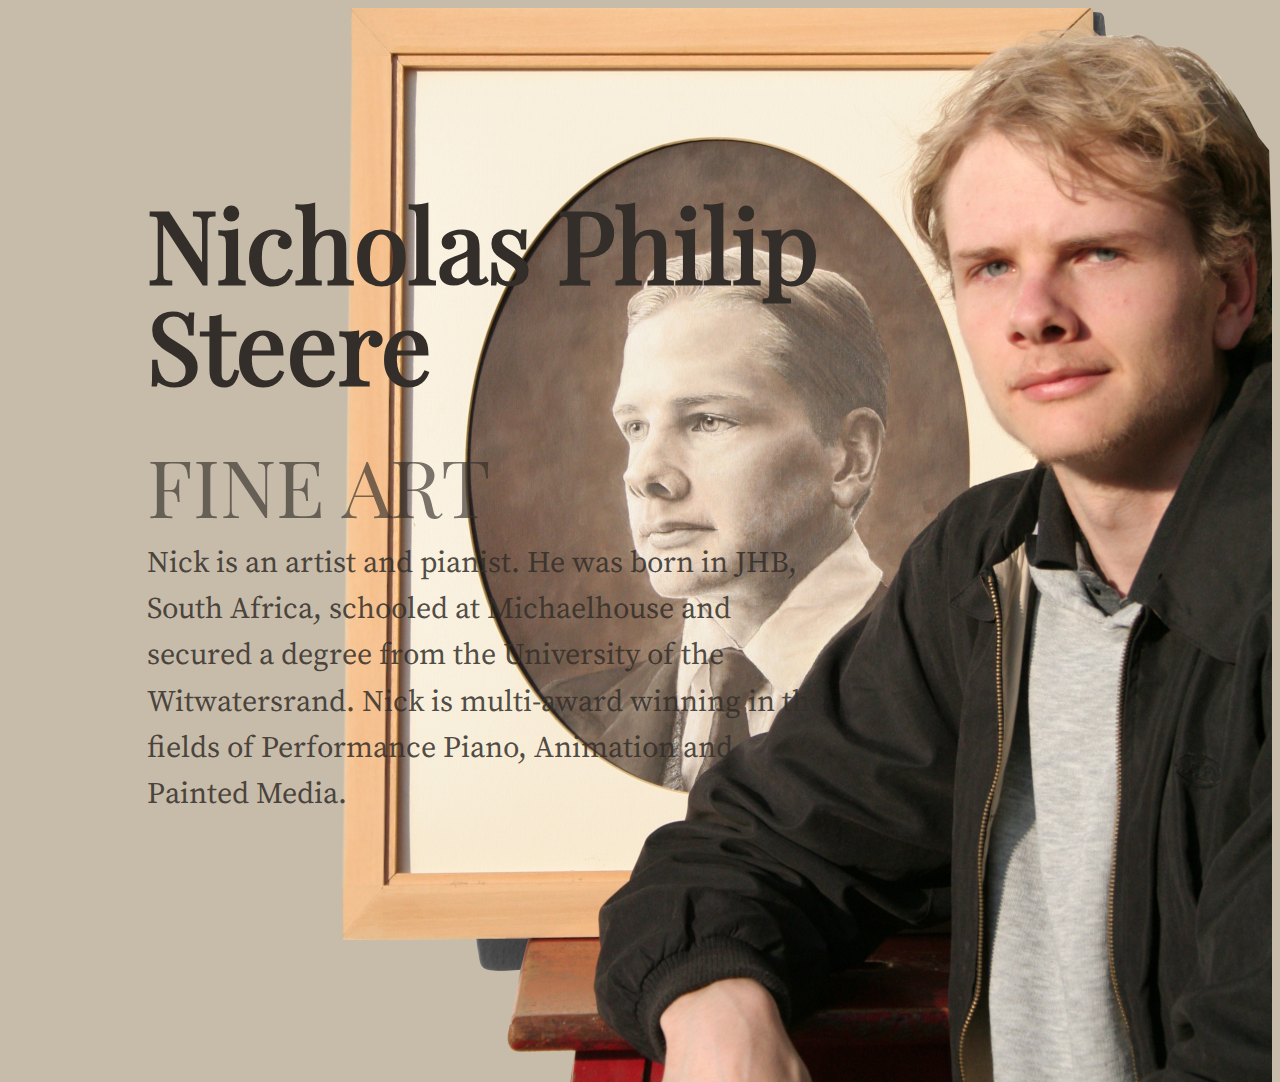
==== index.html @ f48d925d "Initial commit of Nicks Portfolio website from Figma design" ====
<!DOCTYPE html>
<html>
    <head>
        <title>Nicholas Steere</title>
        <link rel="stylesheet" href="./index.css" />
    </head>
    <body>
        <h1 class="hero-title">Nicholas Philip Steere</h1>
        <h2 class="hero-subtitle">Fine Art</h2>
        <p class="hero-copy">
            Nick is an artist and pianist.  He was born in JHB, South
            Africa, schooled at Michaelhouse and secured a degree from
            the University of the Witwatersrand.  Nick is multi-award
            winning in the fields of Performance Piano, Animation and
            Painted Media.
        </p>
        <img class="hero-image" src="img/Self-Portrait.png" alt="Nick is depicted, standing in front of his self portrait." />
    </body>
</html>
---- index.css ----
/* source-serif-pro-regular - latin */
@font-face {
    font-family: 'Source Serif Pro';
    font-style: normal;
    font-weight: 400;
    src: url('../fonts/source-serif-pro-v10-latin-regular.eot'); /* IE9 Compat Modes */
    src: local(''),
         url('../fonts/source-serif-pro-v10-latin-regular.eot?#iefix') format('embedded-opentype'), /* IE6-IE8 */
         url('../fonts/source-serif-pro-v10-latin-regular.woff2') format('woff2'), /* Super Modern Browsers */
         url('../fonts/source-serif-pro-v10-latin-regular.woff') format('woff'), /* Modern Browsers */
         url('../fonts/source-serif-pro-v10-latin-regular.ttf') format('truetype'), /* Safari, Android, iOS */
         url('../fonts/source-serif-pro-v10-latin-regular.svg#SourceSerifPro') format('svg'); /* Legacy iOS */
}

/* playfair-display-regular - latin */
@font-face {
    font-family: 'Playfair Display';
    font-style: normal;
    font-weight: 400;
    src: url('../fonts/playfair-display-v21-latin-regular.eot'); /* IE9 Compat Modes */
    src: local(''),
         url('../fonts/playfair-display-v21-latin-regular.eot?#iefix') format('embedded-opentype'), /* IE6-IE8 */
         url('../fonts/playfair-display-v21-latin-regular.woff2') format('woff2'), /* Super Modern Browsers */
         url('../fonts/playfair-display-v21-latin-regular.woff') format('woff'), /* Modern Browsers */
         url('../fonts/playfair-display-v21-latin-regular.ttf') format('truetype'), /* Safari, Android, iOS */
         url('../fonts/playfair-display-v21-latin-regular.svg#PlayfairDisplay') format('svg'); /* Legacy iOS */
}

body {
    background: #C7BBA9;
}

.hero-image {
    width: 931px;
    height: 1074px;
    top: 0px;
    float: right;
}

h1.hero-title {
    position: absolute;
    width: 725px;
    height: 204px;
    left: 147px;
    top: 125px;

    font-family: Playfair Display;
    font-style: normal;
    font-weight: bold;
    font-size: 100px;
    line-height: 101px;

    color: #332E29;
}

h2.hero-subtitle {
    position: absolute;
    width: 360px;
    height: 81px;
    left: 147px;
    top: 379px;

    font-family: Playfair Display;
    font-style: normal;
    font-weight: normal;
    font-size: 80px;
    line-height: 101.3%;

    /* identical to box height, or 81px */
    text-transform: uppercase;

    color: rgba(51, 46, 41, 0.65);
}

p.hero-copy {
    position: absolute;
    width: 694px;
    height: 276px;
    left: 147px;
    top: 510px;

    font-family: Source Serif Pro;
    font-style: normal;
    font-weight: normal;
    font-size: 30px;
    line-height: 154.3%;

    /* or 46px */

    color: rgba(51, 46, 41, 0.85);
}
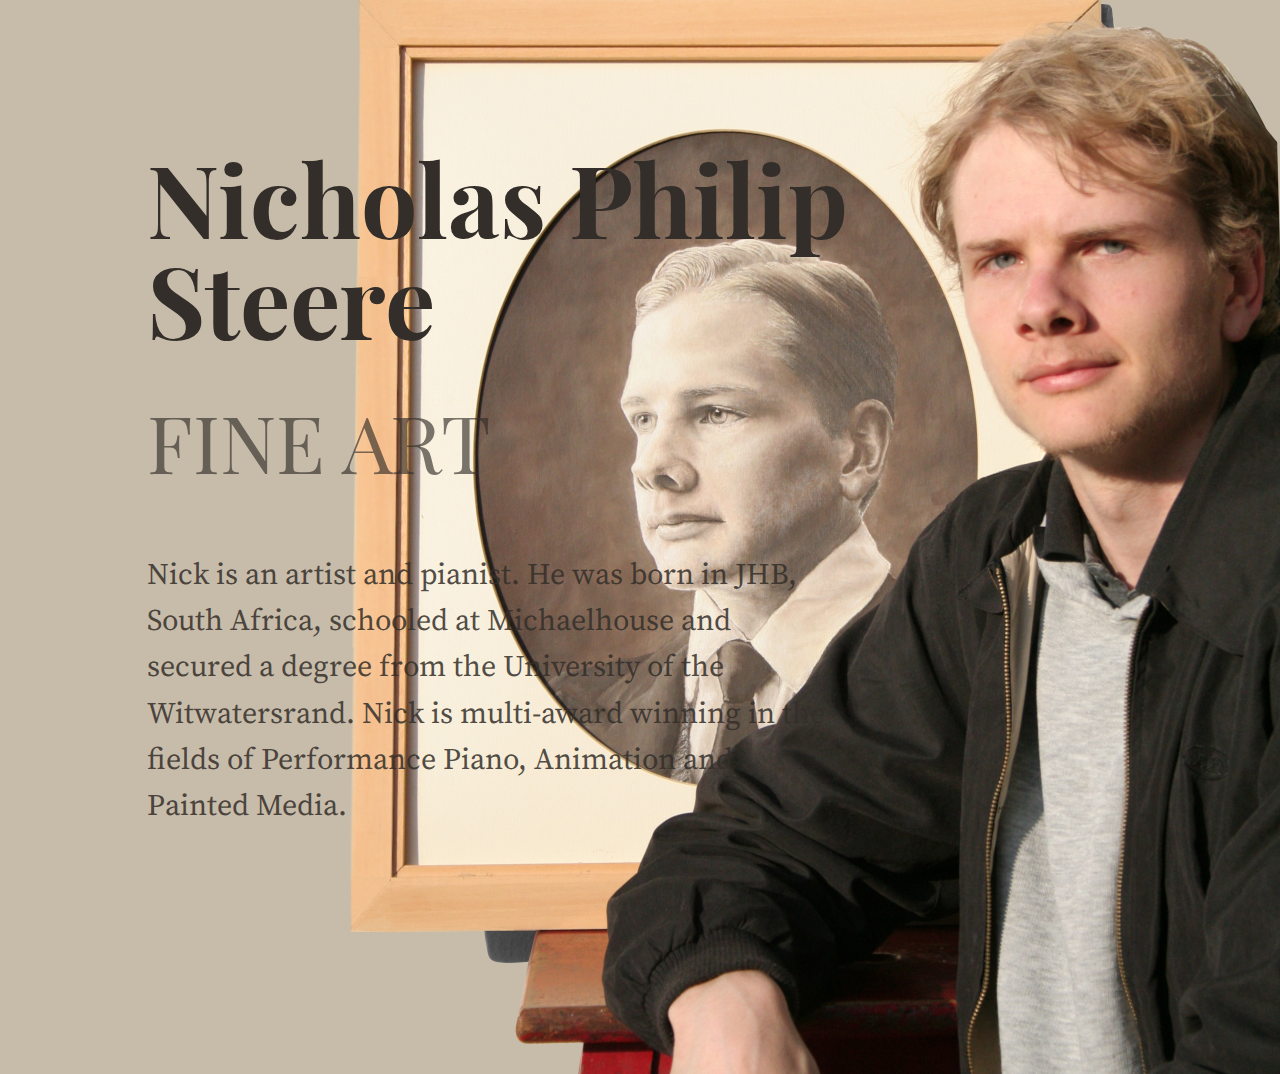
==== commit d12caa6a: "Re-arrange and fix fonts" ====
--- a/index.html
+++ b/index.html
@@ -2,7 +2,7 @@
 <html>
     <head>
         <title>Nicholas Steere</title>
-        <link rel="stylesheet" href="./index.css" />
+        <link rel="stylesheet" href="./css/index.css" />
     </head>
     <body>
         <h1 class="hero-title">Nicholas Philip Steere</h1>
--- a/css/index.css
+++ b/css/index.css
@@ -0,0 +1,112 @@
+/* source-serif-pro-regular - latin */
+@font-face {
+    font-family: 'Source Serif Pro';
+    font-style: normal;
+    font-weight: 400;
+    src: url('../fonts/source-serif-pro-v10-latin-regular.eot'); /* IE9 Compat Modes */
+    src: local(''),
+         url('../fonts/source-serif-pro-v10-latin-regular.eot?#iefix') format('embedded-opentype'), /* IE6-IE8 */
+         url('../fonts/source-serif-pro-v10-latin-regular.woff2') format('woff2'), /* Super Modern Browsers */
+         url('../fonts/source-serif-pro-v10-latin-regular.woff') format('woff'), /* Modern Browsers */
+         url('../fonts/source-serif-pro-v10-latin-regular.ttf') format('truetype'), /* Safari, Android, iOS */
+         url('../fonts/source-serif-pro-v10-latin-regular.svg#SourceSerifPro') format('svg'); /* Legacy iOS */
+}
+
+/* playfair-display-regular - latin */
+@font-face {
+  font-family: 'Playfair Display';
+  font-style: normal;
+  font-weight: 400;
+  src: url('../fonts/playfair-display-v21-latin-regular.eot'); /* IE9 Compat Modes */
+  src: local(''),
+       url('../fonts/playfair-display-v21-latin-regular.eot?#iefix') format('embedded-opentype'), /* IE6-IE8 */
+       url('../fonts/playfair-display-v21-latin-regular.woff2') format('woff2'), /* Super Modern Browsers */
+       url('../fonts/playfair-display-v21-latin-regular.woff') format('woff'), /* Modern Browsers */
+       url('../fonts/playfair-display-v21-latin-regular.ttf') format('truetype'), /* Safari, Android, iOS */
+       url('../fonts/playfair-display-v21-latin-regular.svg#PlayfairDisplay') format('svg'); /* Legacy iOS */
+}
+
+/* playfair-display-700 - latin */
+@font-face {
+  font-family: 'Playfair Display';
+  font-style: normal;
+  font-weight: 700;
+  src: url('../fonts/playfair-display-v21-latin-700.eot'); /* IE9 Compat Modes */
+  src: local(''),
+       url('../fonts/playfair-display-v21-latin-700.eot?#iefix') format('embedded-opentype'), /* IE6-IE8 */
+       url('../fonts/playfair-display-v21-latin-700.woff2') format('woff2'), /* Super Modern Browsers */
+       url('../fonts/playfair-display-v21-latin-700.woff') format('woff'), /* Modern Browsers */
+       url('../fonts/playfair-display-v21-latin-700.ttf') format('truetype'), /* Safari, Android, iOS */
+       url('../fonts/playfair-display-v21-latin-700.svg#PlayfairDisplay') format('svg'); /* Legacy iOS */
+}
+
+body {
+    background: #C7BBA9;
+    margin: 0px;
+}
+
+.hero-image {
+    width: 931px;
+    height: 1074px;
+    top: 0px;
+    float: right;
+}
+
+h1.hero-title {
+    position: absolute;
+    width: 725px;
+    height: 204px;
+    left: 147px;
+    top: 147px;
+    margin: 0px;
+    padding: 0px;
+
+    font-family: Playfair Display;
+    font-style: normal;
+    font-weight: bold;
+    font-size: 100px;
+    line-height: 101px;
+
+    color: #332E29;
+}
+
+h2.hero-subtitle {
+    position: absolute;
+    width: 360px;
+    height: 81px;
+    left: 147px;
+    top: 401px;
+    margin: 0px;
+    padding: 0px;
+
+    font-family: Playfair Display;
+    font-style: normal;
+    font-weight: normal;
+    font-size: 80px;
+    line-height: 101.3%;
+
+    /* identical to box height, or 81px */
+    text-transform: uppercase;
+
+    color: rgba(51, 46, 41, 0.65);
+}
+
+p.hero-copy {
+    position: absolute;
+    width: 694px;
+    height: 276px;
+    left: 147px;
+    top: 552px;
+    margin: 0px;
+    padding: 0px;
+
+    font-family: Source Serif Pro;
+    font-style: normal;
+    font-weight: normal;
+    font-size: 30px;
+    line-height: 154.3%;
+
+    /* or 46px */
+
+    color: rgba(51, 46, 41, 0.85);
+}
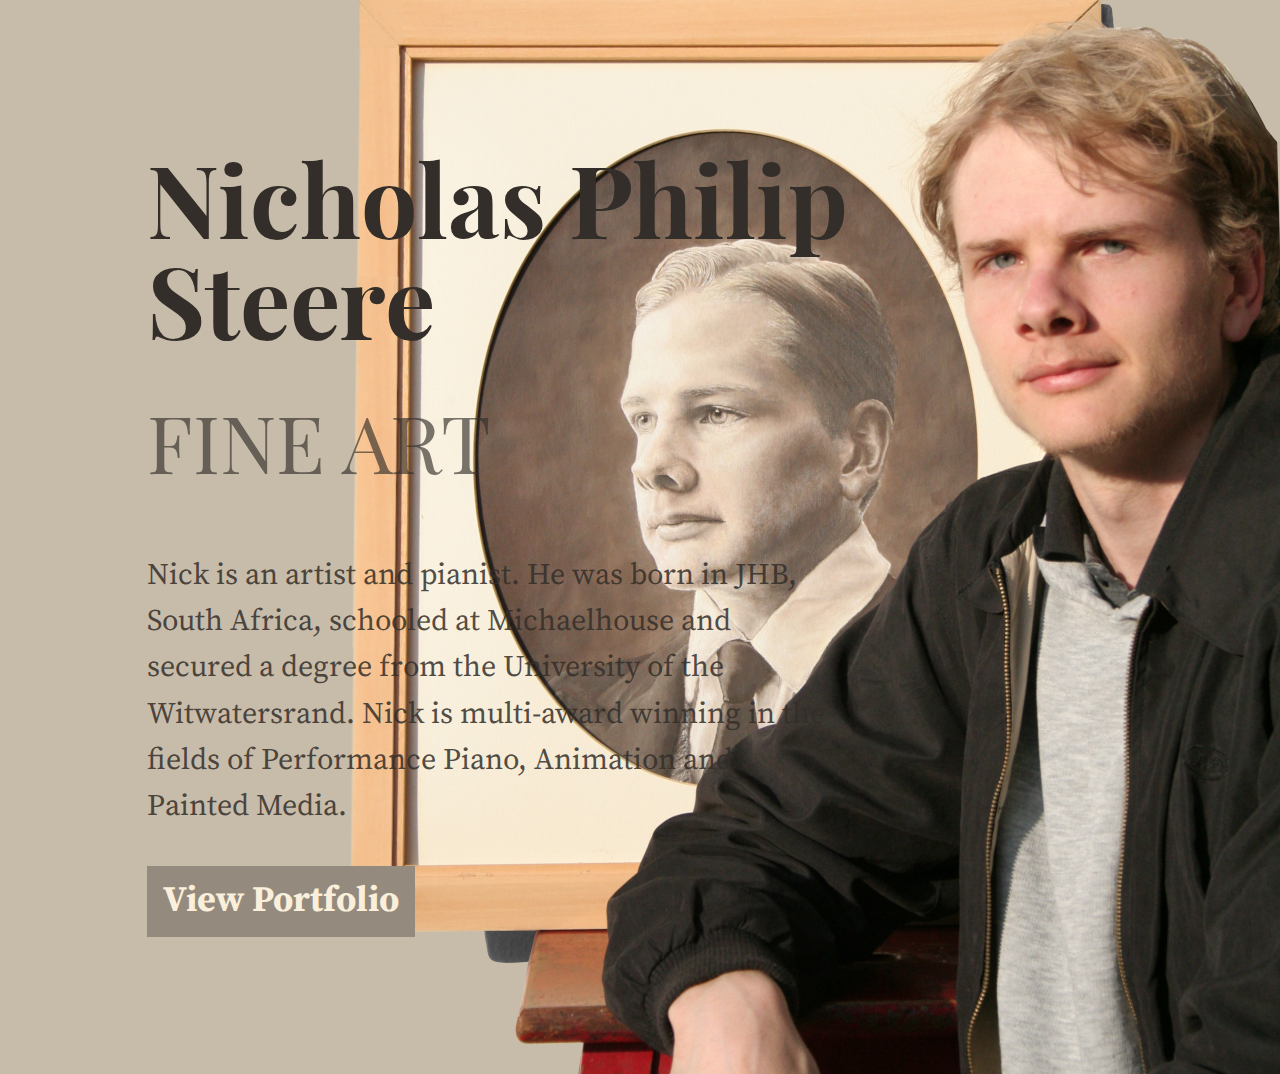
==== commit beab6d94: "Add a button linking to portfolio" ====
--- a/index.html
+++ b/index.html
@@ -3,6 +3,7 @@
     <head>
         <title>Nicholas Steere</title>
         <link rel="stylesheet" href="./css/index.css" />
+        <link rel="stylesheet" href="./css/animate.css" />
     </head>
     <body>
         <h1 class="hero-title">Nicholas Philip Steere</h1>
@@ -15,5 +16,15 @@
             Painted Media.
         </p>
         <img class="hero-image" src="img/Self-Portrait.png" alt="Nick is depicted, standing in front of his self portrait." />
+        <button class="view-portfolio animate__animated animate__fadeIn animate__delay-1s">View Portfolio</button>
+        <script>
+         document.querySelector('.view-portfolio')
+                 .addEventListener(
+                     'click',
+                     function() {
+                         window.location.href="./portfolio.html";
+                     }
+                 );
+        </script>
     </body>
 </html>
--- a/css/index.css
+++ b/css/index.css
@@ -12,32 +12,46 @@
          url('../fonts/source-serif-pro-v10-latin-regular.svg#SourceSerifPro') format('svg'); /* Legacy iOS */
 }
 
+/* source-serif-pro-700 - latin */
+@font-face {
+    font-family: 'Source Serif Pro';
+    font-style: normal;
+    font-weight: 700;
+    src: url('../fonts/source-serif-pro-v10-latin-700.eot'); /* IE9 Compat Modes */
+    src: local(''),
+         url('../fonts/source-serif-pro-v10-latin-700.eot?#iefix') format('embedded-opentype'), /* IE6-IE8 */
+         url('../fonts/source-serif-pro-v10-latin-700.woff2') format('woff2'), /* Super Modern Browsers */
+         url('../fonts/source-serif-pro-v10-latin-700.woff') format('woff'), /* Modern Browsers */
+         url('../fonts/source-serif-pro-v10-latin-700.ttf') format('truetype'), /* Safari, Android, iOS */
+         url('../fonts/source-serif-pro-v10-latin-700.svg#SourceSerifPro') format('svg'); /* Legacy iOS */
+}
+
 /* playfair-display-regular - latin */
 @font-face {
-  font-family: 'Playfair Display';
-  font-style: normal;
-  font-weight: 400;
-  src: url('../fonts/playfair-display-v21-latin-regular.eot'); /* IE9 Compat Modes */
-  src: local(''),
-       url('../fonts/playfair-display-v21-latin-regular.eot?#iefix') format('embedded-opentype'), /* IE6-IE8 */
-       url('../fonts/playfair-display-v21-latin-regular.woff2') format('woff2'), /* Super Modern Browsers */
-       url('../fonts/playfair-display-v21-latin-regular.woff') format('woff'), /* Modern Browsers */
-       url('../fonts/playfair-display-v21-latin-regular.ttf') format('truetype'), /* Safari, Android, iOS */
-       url('../fonts/playfair-display-v21-latin-regular.svg#PlayfairDisplay') format('svg'); /* Legacy iOS */
+    font-family: 'Playfair Display';
+    font-style: normal;
+    font-weight: 400;
+    src: url('../fonts/playfair-display-v21-latin-regular.eot'); /* IE9 Compat Modes */
+    src: local(''),
+         url('../fonts/playfair-display-v21-latin-regular.eot?#iefix') format('embedded-opentype'), /* IE6-IE8 */
+         url('../fonts/playfair-display-v21-latin-regular.woff2') format('woff2'), /* Super Modern Browsers */
+         url('../fonts/playfair-display-v21-latin-regular.woff') format('woff'), /* Modern Browsers */
+         url('../fonts/playfair-display-v21-latin-regular.ttf') format('truetype'), /* Safari, Android, iOS */
+         url('../fonts/playfair-display-v21-latin-regular.svg#PlayfairDisplay') format('svg'); /* Legacy iOS */
 }
 
 /* playfair-display-700 - latin */
 @font-face {
-  font-family: 'Playfair Display';
-  font-style: normal;
-  font-weight: 700;
-  src: url('../fonts/playfair-display-v21-latin-700.eot'); /* IE9 Compat Modes */
-  src: local(''),
-       url('../fonts/playfair-display-v21-latin-700.eot?#iefix') format('embedded-opentype'), /* IE6-IE8 */
-       url('../fonts/playfair-display-v21-latin-700.woff2') format('woff2'), /* Super Modern Browsers */
-       url('../fonts/playfair-display-v21-latin-700.woff') format('woff'), /* Modern Browsers */
-       url('../fonts/playfair-display-v21-latin-700.ttf') format('truetype'), /* Safari, Android, iOS */
-       url('../fonts/playfair-display-v21-latin-700.svg#PlayfairDisplay') format('svg'); /* Legacy iOS */
+    font-family: 'Playfair Display';
+    font-style: normal;
+    font-weight: 700;
+    src: url('../fonts/playfair-display-v21-latin-700.eot'); /* IE9 Compat Modes */
+    src: local(''),
+         url('../fonts/playfair-display-v21-latin-700.eot?#iefix') format('embedded-opentype'), /* IE6-IE8 */
+         url('../fonts/playfair-display-v21-latin-700.woff2') format('woff2'), /* Super Modern Browsers */
+         url('../fonts/playfair-display-v21-latin-700.woff') format('woff'), /* Modern Browsers */
+         url('../fonts/playfair-display-v21-latin-700.ttf') format('truetype'), /* Safari, Android, iOS */
+         url('../fonts/playfair-display-v21-latin-700.svg#PlayfairDisplay') format('svg'); /* Legacy iOS */
 }
 
 body {
@@ -110,3 +124,32 @@
 
     color: rgba(51, 46, 41, 0.85);
 }
+
+.view-portfolio {
+    position: absolute;
+    width: 268px;
+    height: 71px;
+    left: 147px;
+    top: 866px;
+
+    background: #948B7E;
+
+    margin: 0px;
+    padding: 0px;
+
+    border: none;
+
+    font-family: Source Serif Pro;
+    font-style: normal;
+    font-weight: bold;
+    font-size: 36px;
+    line-height: 101.3%;
+
+    /* or 36px */
+
+    color: #F9EFDB;
+}
+
+.view-portfolio:hover {
+    cursor: pointer;
+}
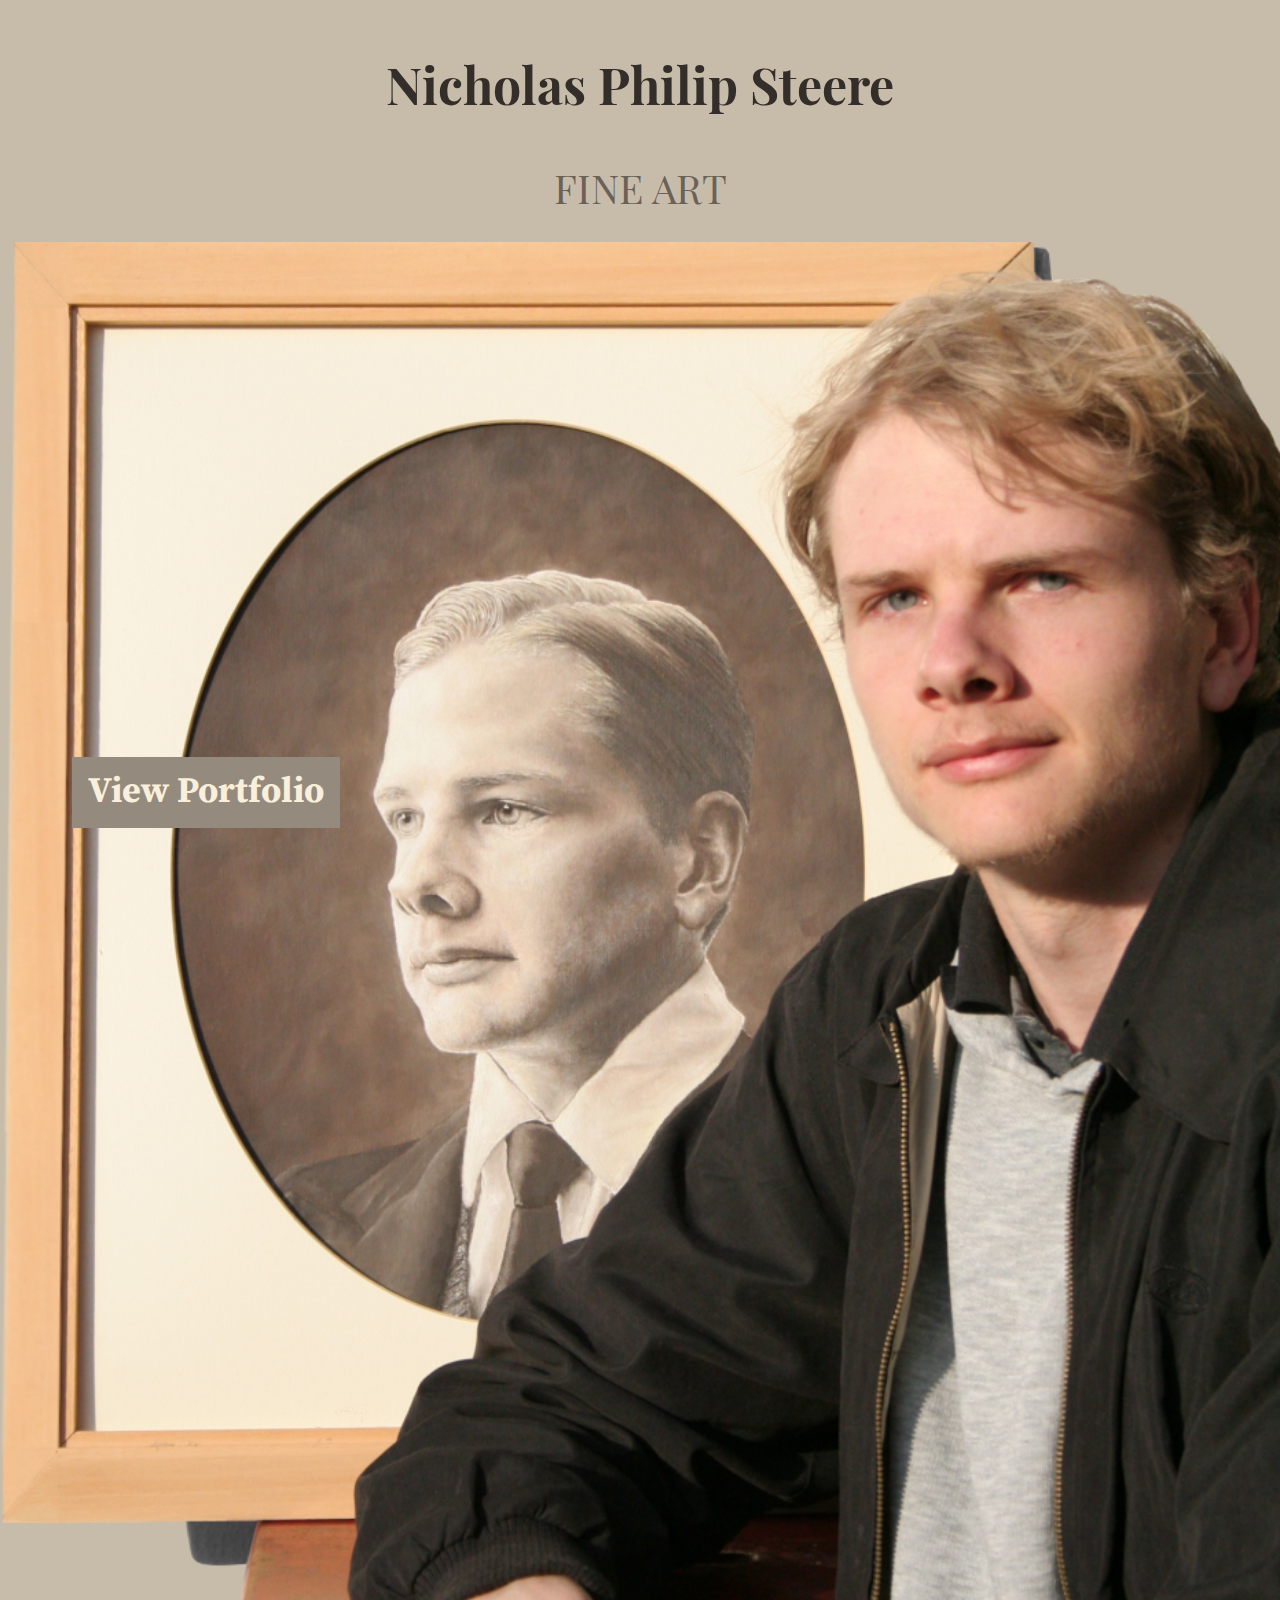
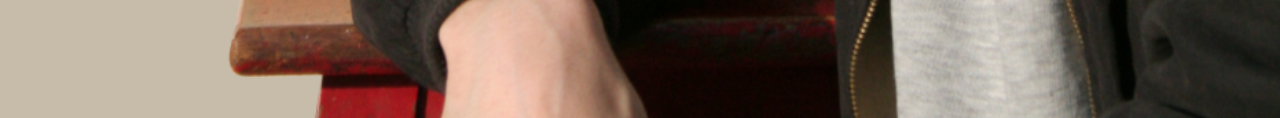
==== commit 281a60d6: "Add meta information for encoding" ====
--- a/index.html
+++ b/index.html
@@ -1,7 +1,10 @@
 <!DOCTYPE html>
 <html>
     <head>
+        <meta content="text/html;charset=utf-8" http-equiv="Content-Type">
+        <meta content="utf-8" http-equiv="encoding">
         <title>Nicholas Steere</title>
+        <link rel="stylesheet" href="./css/fonts.css" />
         <link rel="stylesheet" href="./css/index.css" />
         <link rel="stylesheet" href="./css/animate.css" />
     </head>
--- a/css/fonts.css
+++ b/css/fonts.css
@@ -0,0 +1,70 @@
+/* source-serif-pro-regular - latin */
+@font-face {
+    font-family: 'Source Serif Pro';
+    font-style: normal;
+    font-weight: 400;
+    src: url('../fonts/source-serif-pro-v10-latin-regular.eot'); /* IE9 Compat Modes */
+    src: local(''),
+         url('../fonts/source-serif-pro-v10-latin-regular.eot?#iefix') format('embedded-opentype'), /* IE6-IE8 */
+         url('../fonts/source-serif-pro-v10-latin-regular.woff2') format('woff2'), /* Super Modern Browsers */
+         url('../fonts/source-serif-pro-v10-latin-regular.woff') format('woff'), /* Modern Browsers */
+         url('../fonts/source-serif-pro-v10-latin-regular.ttf') format('truetype'), /* Safari, Android, iOS */
+         url('../fonts/source-serif-pro-v10-latin-regular.svg#SourceSerifPro') format('svg'); /* Legacy iOS */
+}
+
+/* source-serif-pro-700 - latin */
+@font-face {
+    font-family: 'Source Serif Pro';
+    font-style: normal;
+    font-weight: 700;
+    src: url('../fonts/source-serif-pro-v10-latin-700.eot'); /* IE9 Compat Modes */
+    src: local(''),
+         url('../fonts/source-serif-pro-v10-latin-700.eot?#iefix') format('embedded-opentype'), /* IE6-IE8 */
+         url('../fonts/source-serif-pro-v10-latin-700.woff2') format('woff2'), /* Super Modern Browsers */
+         url('../fonts/source-serif-pro-v10-latin-700.woff') format('woff'), /* Modern Browsers */
+         url('../fonts/source-serif-pro-v10-latin-700.ttf') format('truetype'), /* Safari, Android, iOS */
+         url('../fonts/source-serif-pro-v10-latin-700.svg#SourceSerifPro') format('svg'); /* Legacy iOS */
+}
+
+/* playfair-display-regular - latin */
+@font-face {
+    font-family: 'Playfair Display';
+    font-style: normal;
+    font-weight: 400;
+    src: url('../fonts/playfair-display-v21-latin-regular.eot'); /* IE9 Compat Modes */
+    src: local(''),
+         url('../fonts/playfair-display-v21-latin-regular.eot?#iefix') format('embedded-opentype'), /* IE6-IE8 */
+         url('../fonts/playfair-display-v21-latin-regular.woff2') format('woff2'), /* Super Modern Browsers */
+         url('../fonts/playfair-display-v21-latin-regular.woff') format('woff'), /* Modern Browsers */
+         url('../fonts/playfair-display-v21-latin-regular.ttf') format('truetype'), /* Safari, Android, iOS */
+         url('../fonts/playfair-display-v21-latin-regular.svg#PlayfairDisplay') format('svg'); /* Legacy iOS */
+}
+
+/* playfair-display-700 - latin */
+@font-face {
+    font-family: 'Playfair Display';
+    font-style: normal;
+    font-weight: 700;
+    src: url('../fonts/playfair-display-v21-latin-700.eot'); /* IE9 Compat Modes */
+    src: local(''),
+         url('../fonts/playfair-display-v21-latin-700.eot?#iefix') format('embedded-opentype'), /* IE6-IE8 */
+         url('../fonts/playfair-display-v21-latin-700.woff2') format('woff2'), /* Super Modern Browsers */
+         url('../fonts/playfair-display-v21-latin-700.woff') format('woff'), /* Modern Browsers */
+         url('../fonts/playfair-display-v21-latin-700.ttf') format('truetype'), /* Safari, Android, iOS */
+         url('../fonts/playfair-display-v21-latin-700.svg#PlayfairDisplay') format('svg'); /* Legacy iOS */
+}
+
+/* roboto-300 - latin */
+@font-face {
+  font-family: 'Roboto';
+  font-style: normal;
+  font-weight: 300;
+  src: url('../fonts/roboto-v20-latin-300.eot'); /* IE9 Compat Modes */
+  src: local(''),
+       url('../fonts/roboto-v20-latin-300.eot?#iefix') format('embedded-opentype'), /* IE6-IE8 */
+       url('../fonts/roboto-v20-latin-300.woff2') format('woff2'), /* Super Modern Browsers */
+       url('../fonts/roboto-v20-latin-300.woff') format('woff'), /* Modern Browsers */
+       url('../fonts/roboto-v20-latin-300.ttf') format('truetype'), /* Safari, Android, iOS */
+       url('../fonts/roboto-v20-latin-300.svg#Roboto') format('svg'); /* Legacy iOS */
+}
+
--- a/css/index.css
+++ b/css/index.css
@@ -1,155 +1,167 @@
-/* source-serif-pro-regular - latin */
-@font-face {
-    font-family: 'Source Serif Pro';
-    font-style: normal;
-    font-weight: 400;
-    src: url('../fonts/source-serif-pro-v10-latin-regular.eot'); /* IE9 Compat Modes */
-    src: local(''),
-         url('../fonts/source-serif-pro-v10-latin-regular.eot?#iefix') format('embedded-opentype'), /* IE6-IE8 */
-         url('../fonts/source-serif-pro-v10-latin-regular.woff2') format('woff2'), /* Super Modern Browsers */
-         url('../fonts/source-serif-pro-v10-latin-regular.woff') format('woff'), /* Modern Browsers */
-         url('../fonts/source-serif-pro-v10-latin-regular.ttf') format('truetype'), /* Safari, Android, iOS */
-         url('../fonts/source-serif-pro-v10-latin-regular.svg#SourceSerifPro') format('svg'); /* Legacy iOS */
-}
-
-/* source-serif-pro-700 - latin */
-@font-face {
-    font-family: 'Source Serif Pro';
-    font-style: normal;
-    font-weight: 700;
-    src: url('../fonts/source-serif-pro-v10-latin-700.eot'); /* IE9 Compat Modes */
-    src: local(''),
-         url('../fonts/source-serif-pro-v10-latin-700.eot?#iefix') format('embedded-opentype'), /* IE6-IE8 */
-         url('../fonts/source-serif-pro-v10-latin-700.woff2') format('woff2'), /* Super Modern Browsers */
-         url('../fonts/source-serif-pro-v10-latin-700.woff') format('woff'), /* Modern Browsers */
-         url('../fonts/source-serif-pro-v10-latin-700.ttf') format('truetype'), /* Safari, Android, iOS */
-         url('../fonts/source-serif-pro-v10-latin-700.svg#SourceSerifPro') format('svg'); /* Legacy iOS */
-}
-
-/* playfair-display-regular - latin */
-@font-face {
-    font-family: 'Playfair Display';
-    font-style: normal;
-    font-weight: 400;
-    src: url('../fonts/playfair-display-v21-latin-regular.eot'); /* IE9 Compat Modes */
-    src: local(''),
-         url('../fonts/playfair-display-v21-latin-regular.eot?#iefix') format('embedded-opentype'), /* IE6-IE8 */
-         url('../fonts/playfair-display-v21-latin-regular.woff2') format('woff2'), /* Super Modern Browsers */
-         url('../fonts/playfair-display-v21-latin-regular.woff') format('woff'), /* Modern Browsers */
-         url('../fonts/playfair-display-v21-latin-regular.ttf') format('truetype'), /* Safari, Android, iOS */
-         url('../fonts/playfair-display-v21-latin-regular.svg#PlayfairDisplay') format('svg'); /* Legacy iOS */
-}
-
-/* playfair-display-700 - latin */
-@font-face {
-    font-family: 'Playfair Display';
-    font-style: normal;
-    font-weight: 700;
-    src: url('../fonts/playfair-display-v21-latin-700.eot'); /* IE9 Compat Modes */
-    src: local(''),
-         url('../fonts/playfair-display-v21-latin-700.eot?#iefix') format('embedded-opentype'), /* IE6-IE8 */
-         url('../fonts/playfair-display-v21-latin-700.woff2') format('woff2'), /* Super Modern Browsers */
-         url('../fonts/playfair-display-v21-latin-700.woff') format('woff'), /* Modern Browsers */
-         url('../fonts/playfair-display-v21-latin-700.ttf') format('truetype'), /* Safari, Android, iOS */
-         url('../fonts/playfair-display-v21-latin-700.svg#PlayfairDisplay') format('svg'); /* Legacy iOS */
-}
-
 body {
     background: #C7BBA9;
     margin: 0px;
 }
 
-.hero-image {
-    width: 931px;
-    height: 1074px;
-    top: 0px;
-    float: right;
+@media only screen and (max-width: 1800px) {
+    h1.hero-title {
+        font-family: Playfair Display;
+        font-style: normal;
+        font-weight: bold;
+        font-size: 50px;
+        text-align: center;
+        line-height: 101px;
+
+        color: #332E29;
+    }
+
+    h2.hero-subtitle {
+        font-family: Playfair Display;
+        font-style: normal;
+        font-weight: normal;
+        font-size: 40px;
+        line-height: 101.3%;
+        text-align: center;
+
+        /* identical to box height, or 81px */
+        text-transform: uppercase;
+
+        color: rgba(51, 46, 41, 0.65);
+    }
+
+    p.hero-copy {
+        display: none
+    }
+
+    .view-portfolio {
+        position: absolute;
+        left: 2em;
+        bottom: 2em;
+        width: 268px;
+        height: 71px;
+
+        background: #948B7E;
+
+        margin: 0px;
+        padding: 0px;
+
+        border: none;
+
+        font-family: Source Serif Pro;
+        font-style: normal;
+        font-weight: bold;
+        font-size: 36px;
+        line-height: 101.3%;
+
+        /* or 36px */
+
+        color: #F9EFDB;
+    }
+
+    .view-portfolio:hover {
+        cursor: pointer;
+    }
+
+    .hero-image {
+        width: 100%;
+        top: 0px;
+        float: right;
+    }
 }
 
-h1.hero-title {
-    position: absolute;
-    width: 725px;
-    height: 204px;
-    left: 147px;
-    top: 147px;
-    margin: 0px;
-    padding: 0px;
+@media only screen and (min-width: 1800px) {
+    h1.hero-title {
+        position: absolute;
+        width: 725px;
+        height: 204px;
+        left: 147px;
+        top: 147px;
+        margin: 0px;
+        padding: 0px;
 
-    font-family: Playfair Display;
-    font-style: normal;
-    font-weight: bold;
-    font-size: 100px;
-    line-height: 101px;
+        font-family: Playfair Display;
+        font-style: normal;
+        font-weight: bold;
+        font-size: 100px;
+        line-height: 101px;
 
-    color: #332E29;
+        color: #332E29;
+    }
+
+    h2.hero-subtitle {
+        position: absolute;
+        width: 360px;
+        height: 81px;
+        left: 147px;
+        top: 401px;
+        margin: 0px;
+        padding: 0px;
+
+        font-family: Playfair Display;
+        font-style: normal;
+        font-weight: normal;
+        font-size: 80px;
+        line-height: 101.3%;
+
+        /* identical to box height, or 81px */
+        text-transform: uppercase;
+
+        color: rgba(51, 46, 41, 0.65);
+    }
+
+    p.hero-copy {
+        position: absolute;
+        width: 694px;
+        height: 276px;
+        left: 147px;
+        top: 552px;
+        margin: 0px;
+        padding: 0px;
+
+        font-family: Source Serif Pro;
+        font-style: normal;
+        font-weight: normal;
+        font-size: 30px;
+        line-height: 154.3%;
+
+        /* or 46px */
+
+        color: rgba(51, 46, 41, 0.85);
+    }
+
+    .view-portfolio {
+        position: absolute;
+        width: 268px;
+        height: 71px;
+        left: 147px;
+        top: 866px;
+
+        background: #948B7E;
+
+        margin: 0px;
+        padding: 0px;
+
+        border: none;
+
+        font-family: Source Serif Pro;
+        font-style: normal;
+        font-weight: bold;
+        font-size: 36px;
+        line-height: 101.3%;
+
+        /* or 36px */
+
+        color: #F9EFDB;
+    }
+
+    .view-portfolio:hover {
+        cursor: pointer;
+    }
+
+    .hero-image {
+        width: 931px;
+        height: 1074px;
+        top: 0px;
+        float: right;
+    }
 }
-
-h2.hero-subtitle {
-    position: absolute;
-    width: 360px;
-    height: 81px;
-    left: 147px;
-    top: 401px;
-    margin: 0px;
-    padding: 0px;
-
-    font-family: Playfair Display;
-    font-style: normal;
-    font-weight: normal;
-    font-size: 80px;
-    line-height: 101.3%;
-
-    /* identical to box height, or 81px */
-    text-transform: uppercase;
-
-    color: rgba(51, 46, 41, 0.65);
-}
-
-p.hero-copy {
-    position: absolute;
-    width: 694px;
-    height: 276px;
-    left: 147px;
-    top: 552px;
-    margin: 0px;
-    padding: 0px;
-
-    font-family: Source Serif Pro;
-    font-style: normal;
-    font-weight: normal;
-    font-size: 30px;
-    line-height: 154.3%;
-
-    /* or 46px */
-
-    color: rgba(51, 46, 41, 0.85);
-}
-
-.view-portfolio {
-    position: absolute;
-    width: 268px;
-    height: 71px;
-    left: 147px;
-    top: 866px;
-
-    background: #948B7E;
-
-    margin: 0px;
-    padding: 0px;
-
-    border: none;
-
-    font-family: Source Serif Pro;
-    font-style: normal;
-    font-weight: bold;
-    font-size: 36px;
-    line-height: 101.3%;
-
-    /* or 36px */
-
-    color: #F9EFDB;
-}
-
-.view-portfolio:hover {
-    cursor: pointer;
-}
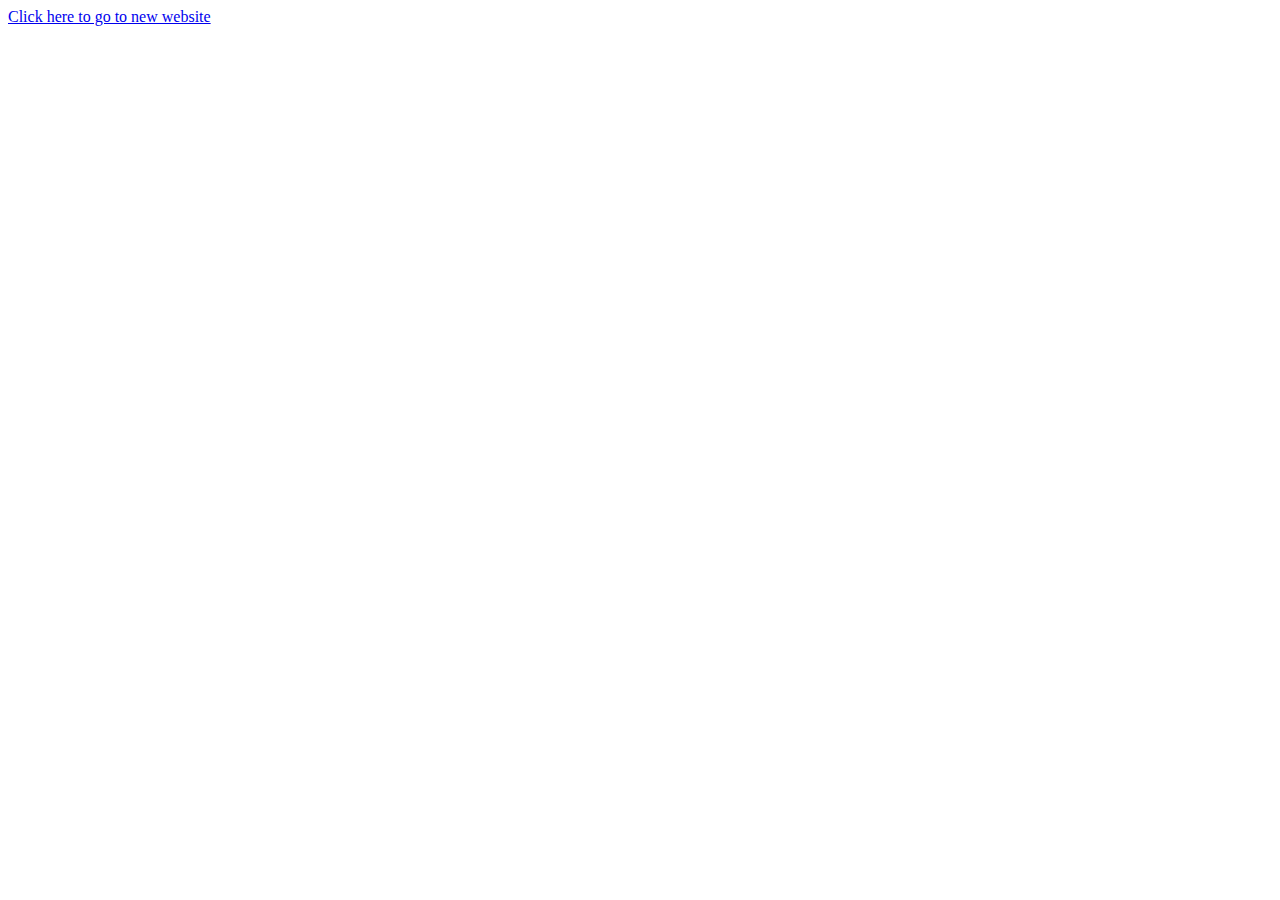
==== commit 88a6782e: "Delete website and redirect to new one" ====
--- a/index.html
+++ b/index.html
@@ -4,30 +4,8 @@
         <meta content="text/html;charset=utf-8" http-equiv="Content-Type">
         <meta content="utf-8" http-equiv="encoding">
         <title>Nicholas Steere</title>
-        <link rel="stylesheet" href="./css/fonts.css" />
-        <link rel="stylesheet" href="./css/index.css" />
-        <link rel="stylesheet" href="./css/animate.css" />
     </head>
     <body>
-        <h1 class="hero-title">Nicholas Philip Steere</h1>
-        <h2 class="hero-subtitle">Fine Art</h2>
-        <p class="hero-copy">
-            Nick is an artist and pianist.  He was born in JHB, South
-            Africa, schooled at Michaelhouse and secured a degree from
-            the University of the Witwatersrand.  Nick is multi-award
-            winning in the fields of Performance Piano, Animation and
-            Painted Media.
-        </p>
-        <img class="hero-image" src="img/Self-Portrait.png" alt="Nick is depicted, standing in front of his self portrait." />
-        <button class="view-portfolio animate__animated animate__fadeIn animate__delay-1s">View Portfolio</button>
-        <script>
-         document.querySelector('.view-portfolio')
-                 .addEventListener(
-                     'click',
-                     function() {
-                         window.location.href="./portfolio.html";
-                     }
-                 );
-        </script>
+        <a href="https://steerenick73.wixsite.com">Click here to go to new website</a>
     </body>
 </html>
